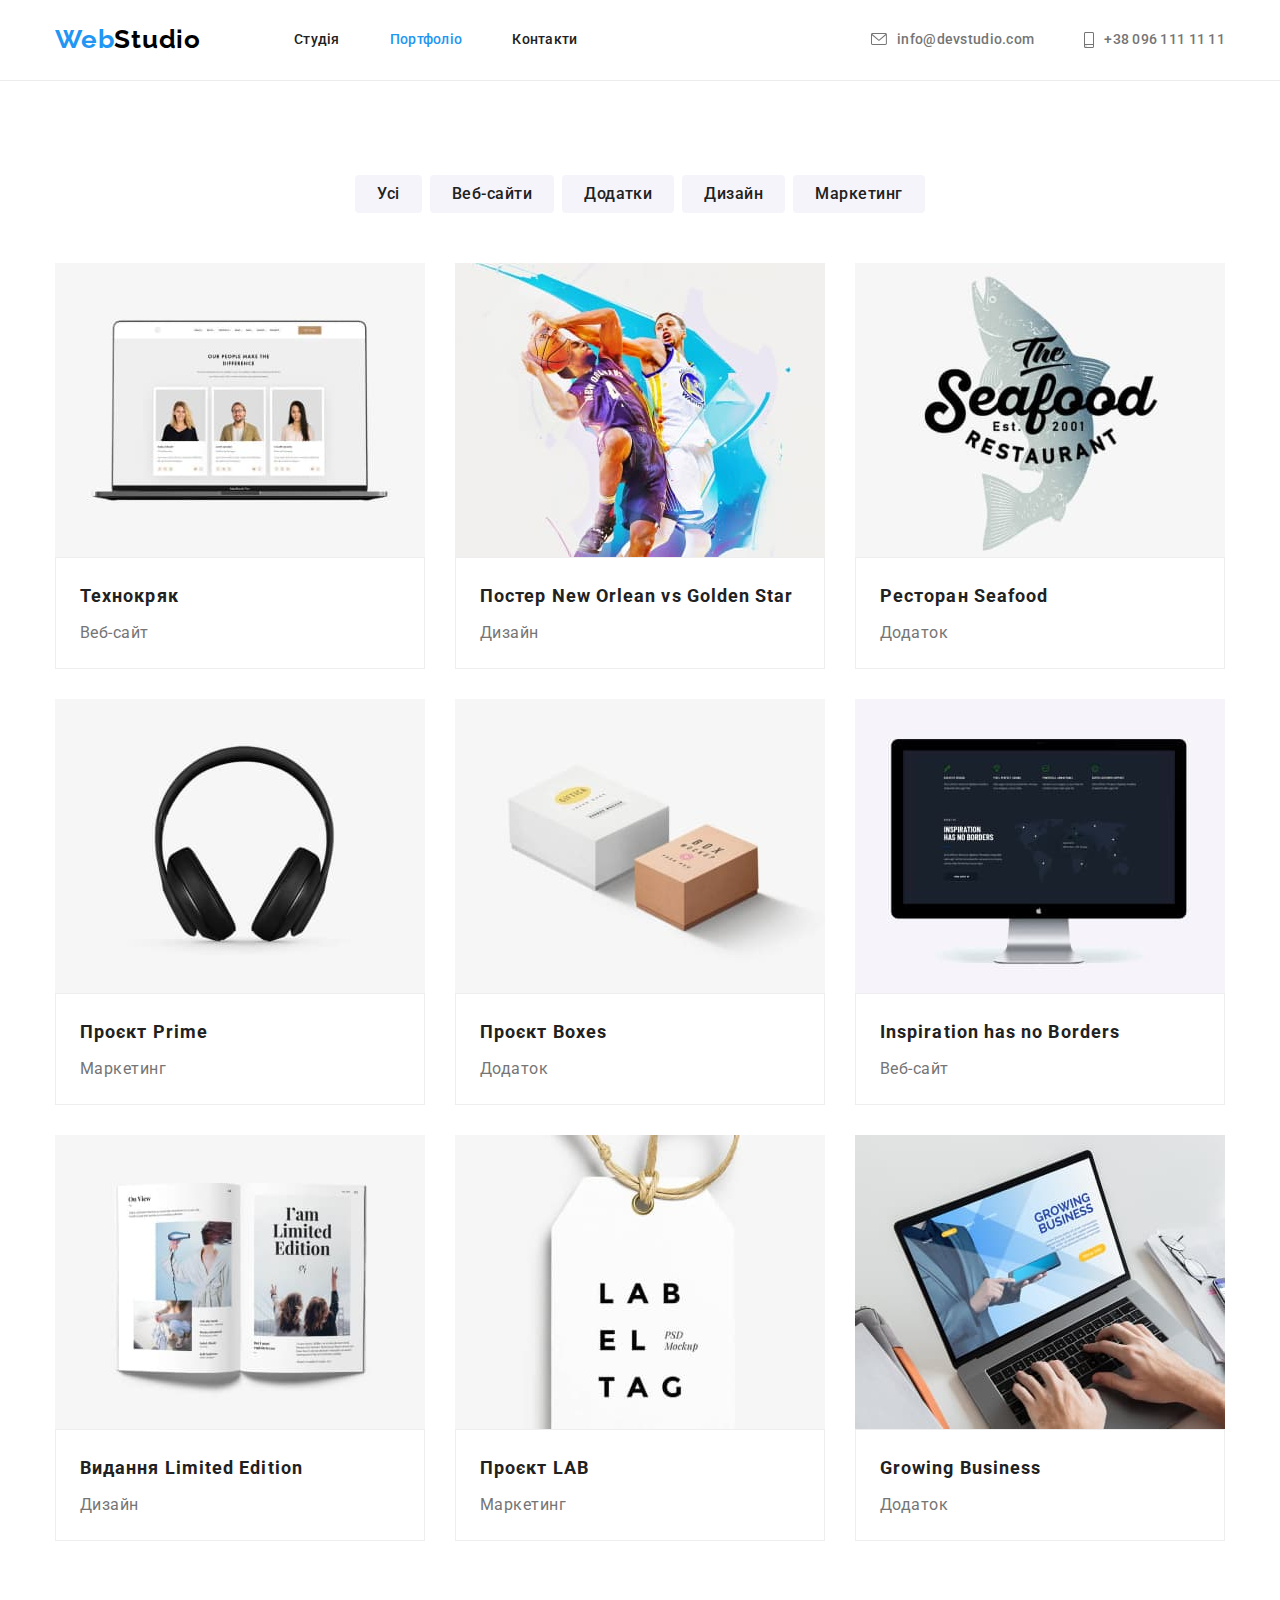
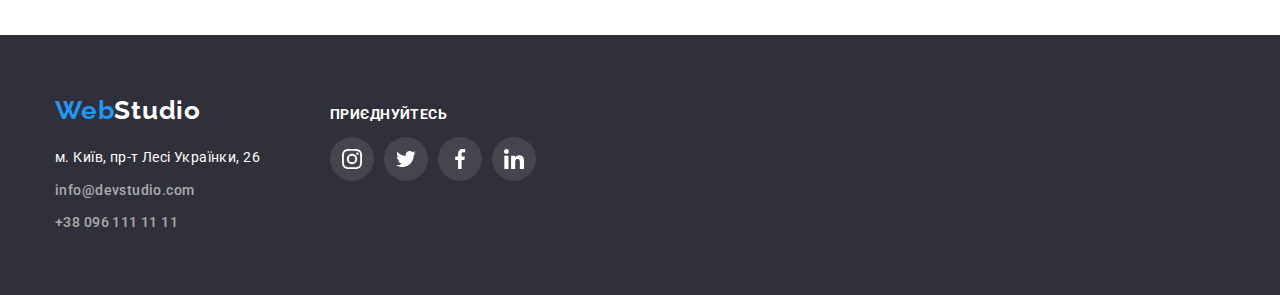
==== portfolio.html @ f79027c0 "Adding necessary files" ====
<!DOCTYPE html>
<html lang="uk">

<head>
    <meta charset="UTF-8">
    <meta http-equiv="X-UA-Compatible" content="IE=edge">
    <meta name="viewport" content="width=device-width, initial-scale=1.0">
    <link rel="preconnect" href="https://fonts.googleapis.com">
    <link rel="preconnect" href="https://fonts.gstatic.com" crossorigin>
    <link
        href="https://fonts.googleapis.com/css2?family=Raleway:wght@700&family=Roboto:wght@400;500;700;900&display=swap"
        rel="stylesheet">
    <title>Document</title>
    <link rel="stylesheet"
        href="https://cdnjs.cloudflare.com/ajax/libs/modern-normalize/1.1.0/modern-normalize.min.css">
    <link rel="stylesheet" href="./css/styles.css">
</head>

<body>
    <header class="page-header">
        <div class="container">
            <div class="header-container">
                <nav class="header-nav">
                    <a href="#" class="logo">Web<span class="logo-part">Studio</span></a>
                    <ul class="nav list">
                        <li class="nav-item">
                            <a href="./index.html" class="link">Студія</a>
                        </li>
                        <li class="nav-item">
                            <a href="./portfolio.html" class="link current">Портфоліо</a>
                        </li>
                        <li class="nav-item">
                            <a href="#" class="link">Контакти</a>
                        </li>
                        </ul>
                </nav>
                <ul class="auth-nav list">
                    <li><a href="mailto:info@devstudio.com" class="contacts nav-item">
                        <svg class="envelope" width="16px" height="12px">
                            <use href="./images/icons.svg#icon-envelope"></use>
                        </svg>
                        info@devstudio.com</a></li>
                    <li><a href="tel:+380961111111" class="contacts nav-item">
                        <svg class="smartphone" width="10px" height="16px">
                            <use href="./images/icons.svg#icon-smartphone"></use>
                        </svg>
                        +38 096 111 11 11</a></li>
                </ul>
            </div>
        </div>
    </header>
    <main>
        <section class="filter ">
            <div class="container">
                <h2 class="visually-hidden">Portfolio content</h2>
                <ul class="button-container  list">
                    <li class="button-container-item">
                        <button type="button" class="button cursors">Усі</button>
                    </li>
                    <li class="button-container-item">
                        <button type="button" class="button cursors">Веб-сайти</button>
                    </li>
                    <li class="button-container-item">
                        <button type="button" class="button cursors">Додатки</button>
                    </li>
                    <li class="button-container-item">
                        <button type="button" class="button cursors">Дизайн</button>
                    </li>
                    <li class="button-container-item">
                        <button type="button" class="button cursors">Маркетинг</button>
                    </li>
                </ul>
                <ul class="portfolio-cards list">
                    <li class="portfolio-cards-element">
                        <img src="./images/portfolio1.jpg" alt="Екран лептопу з відкритим веб-сайтом" width="370"
                            class="portfolio-images">
                        <div class="cards-text">
                            <h3>Технокряк</h3>
                            <p class="portfolio-text">Веб-сайт</p>
                        </div>
                    </li>

                    <li class="portfolio-cards-element">
                        <img src="./images/portfolio2.jpg"
                            alt="Баскетболіст намагається забрати мʼяч у супротивника" width="370"
                            class="portfolio-images">
                        <div class="cards-text">
                            <h3>Постер New Orlean vs Golden Star</h3>
                            <p class="portfolio-text">Дизайн</p>
                        </div>
                    </li>
                    <li class="portfolio-cards-element">
                        <img src="./images/portfolio3.jpg" alt="Вивіска рибного ресторану" width="370"
                            class="portfolio-images">
                        <div class="cards-text">
                            <h3>Ресторан Seafood</h3>
                            <p class="portfolio-text">Додаток</p>
                        </div>
                    </li>
                    <li class="portfolio-cards-element">
                        <img src="./images/portfoli4.jpg" alt="Великі бездротові навушники" width="370"
                            class="portfolio-images">
                        <div class="cards-text">
                            <h3>Проєкт Prime</h3>
                            <p class="portfolio-text">Маркетинг</p>
                        </div>
                    </li>
                    <li class="portfolio-cards-element">
                        <img src="./images/portfolio5.jpg" alt="Одна біла та менша коричнева коробки" width="370"
                            class="portfolio-images">
                        <div class="cards-text">
                            <h3>Проєкт Boxes</h3>
                            <p class="portfolio-text">Додаток</p>
                        </div>
                    </li>
                    <li class="portfolio-cards-element">
                        <img src="./images/portfolio6.jpg"
                            alt="Монітор компʼютера Apple з відкритим сайтом веб-студії" width="370"
                            class="portfolio-images">
                        <div class="cards-text">
                            <h3>Inspiration has no Borders</h3>
                            <p class="portfolio-text">Веб-сайт</p>
                        </div>
                    </li>
                    <li class="portfolio-cards-element">
                        <img src="./images/portfolio7.jpg" alt="Розгорнутий журнал моди" width="370"
                            class="portfolio-images">
                        <div class="cards-text">
                            <h3>Видання Limited Edition</h3>
                            <p class="portfolio-text">Дизайн</p>
                        </div>
                    </li>
                    <li class="portfolio-cards-element">
                        <img src="./images/portfolio8.jpg" alt="Біла етикетка з надписом LAB EL TAG" width="370"
                            class="portfolio-images">
                        <div class="cards-text">
                            <h3>Проєкт LAB</h3>
                            <p class="portfolio-text">Маркетинг</p>
                        </div>
                    </li>
                    <li class="portfolio-cards-element">
                        <img src="./images/portfolio9.jpg"
                            alt="Чоловік шукає інформацію на сайті з просування бізнесу, використовуючи MacBook"
                            width="370" class="portfolio-images">
                        <div class="cards-text">
                            <h3>Growing Business</h3>
                            <p class="portfolio-text">Додаток</p>
                        </div>
                    </li>
                </ul>
            </div>
        </section>
    </main>
<footer class="footer">
    <div class="footer-container container">
        <div class="footer-navigation">
            <a href="#" class="logo">Web<span class="logo-part">Studio</span></a>
            <address>
                <ul class="footer-list list">
                    <li class="footer-nav">
                        <a href="https://goo.gl/maps/Ni8b5LG6es7MUAs99" class="map">м. Київ, пр-т Лесі Українки, 26</a>
                    </li>
                    <li class="footer-nav">
                        <a href="mailto:info@devstudio.com" class="contacts">info@devstudio.com</a>
                    </li>
                    <li class="footer-nav">
                        <a href="tel:+380961111111" class="contacts">+38 096 111 11 11</a>
                    </li>
                </ul>
            </address>
        </div>
        <div class="footer-links">
            <p class="footer-link-text">Приєднуйтесь</p>
            <ul class="soc-list list">
                <li class="soc-item"><a href="" class="soc-link">
                        <svg class="soc-icon" width="20px" height="20px">
                            <use href="./images/icons.svg#icon-instagram"></use>
                        </svg>
                    </a></li>
                <li class="soc-item"><a href="" class="soc-link">
                        <svg class="soc-icon" width="20px" height="20px">
                            <use href="./images/icons.svg#icon-twitter"></use>
                        </svg>
                    </a></li>
                <li class="soc-item"><a href="" class="soc-link">
                        <svg class="soc-icon" width="20px" height="20px">
                            <use href="./images/icons.svg#icon-facebook"></use>
                        </svg>
                    </a></li>
                <li class="soc-item"><a href="" class="soc-link">
                        <svg class="soc-icon" width="20px" height="20px">
                            <use href="./images/icons.svg#icon-linkedin"></use>
                        </svg>
                    </a>
                </li>
            </ul>
        </div>
    </div>
</footer>
</body>
</html>
---- css/styles.css ----
/* Main Page */
html {
    box-sizing: border-box;
}

*,
* ::before,
* ::after {
    box-sizing: inherit;
}

:root {
    --primary-text-color: #757575;
    --secondary-text-color: #212121;
    --hover-color: #2196F3;
    --primary-bcg-color: #F5F4FA;
    --secondary-bcg-color: #FFFFFF;
    --icons-color:#AFB1B8;
}

body {
    color: var(--primary-text-color);
    background-color: #FFFFFF;
    font-family: 'Roboto';
}

.list {
    list-style: none;
    padding: 0;
    margin: 0;
}

.visually-hidden {
    position: absolute;
    white-space: nowrap;
    width: 1px;
    height: 1px;
    overflow: hidden;
    border: 0;
    padding: 0;
    clip: rect(0000);
    clip-path: inset(50%);
    margin: -1px;
}

.container {
    width: 1200px;
    padding-right: 15px;
    padding-left: 15px;
    margin: 0 auto;
}

/* Header*/

/* Logo */
.logo {
    flex-shrink: 0;
    color: #2196F3;
    text-decoration: none;
    font-family: 'Raleway';
    font-weight: 700;
    font-size: 26px;
    line-height: 1.2;
    letter-spacing: 0.03em;
}

.logo-part {
    color: black;
}

.page-header {
    margin-top: 0;
    border-bottom: 1px solid #ECECEC;
}

.header-container {
    display: flex;
    margin-top: 0;
    height: 80px;
    align-items: center;
    margin-left: auto;
    padding-top: 24px;
    padding-bottom: 25px;
    justify-content: space-between;
}

.header-nav {
    display: flex;
    margin-top: 0;
}

.header-nav {
    align-items: center;
    flex-grow: 1;
    gap: 93px;
}

.nav {
    display: flex;
}

.auth-nav {
    display: flex;
    align-items: center;
    gap: 50px;
}


.nav .link {
    padding-top: 32px;
    padding-bottom: 32px;
    color: var(--secondary-text-color);
    font-weight: 500;
    font-size: 14px;
    line-height: 1.1;
    letter-spacing: 0.02em;
    text-decoration: none;
}

.nav-item {
    display: flex;
    align-items: center;
    justify-content: center;
}

.nav-item:not(:last-child) {
    margin-right: 50px;
}

.nav .link:hover,
.nav .link:focus {
    color: var(--hover-color);
}

.nav .link.current {
    color: var(--hover-color);
}

.contacts {
    color: #757575;
    font-weight: 500;
    font-size: 14px;
    line-height: 1.1;
    letter-spacing: 0.02em;
    text-decoration: none;
}

.contacts:hover,
.contacts:focus {
    color: var(--hover-color);
}

.envelope {
    margin-right: 10px;
    fill: var(--primary-text-color);
}

.contacts:hover .envelope {
  fill: var(--hover-color);
}

.contacts:focus .envelope{
 fill: var(--hover-color);
}

.smartphone{
    margin-right: 10px;
    fill: var(--primary-text-color);
}
.contacts:hover .smartphone{
    fill: var(--hover-color);
}
.contacts:focus .smartphone{
    fill: var(--hover-color);
}


/* Hero */
.hero {
    padding-top: 200px;
    padding-bottom: 200px;
    background-color: #2F303A;
background-image: linear-gradient(rgba(47, 48, 58, 0.4), rgba(47, 48, 58, 0.4)), url(../images/background.jpg);
background-repeat: no-repeat;
background-position: center;
height: 600px;
max-width: 1600px;
margin-left: auto;
margin-right: auto;
background-size: cover;
}

.hero-container {
    align-items: center;
    justify-content: center;
    text-align: center;
}

.hero-title {
    margin: 0 auto;
    margin-bottom: 30px;
    margin-top: 0px;
    max-width: 696px;

    color: #FFFFFF;
    font-weight: 900;
    font-size: 44px;
    line-height: 1.4;
    letter-spacing: 0.06em;
    text-transform: uppercase;
    text-align: center;
}


/* Button */
.main-button {
    display: inline-block;
    border-radius: 4px;
    padding: 10px 32px;
    min-width: 216px;
    color: #FFFFFF;
    background-color: #2196F3;
    border: 0;
    font-family: 'Roboto';
    font-weight: 700;
    font-size: 16px;
    line-height: 1.8;
    letter-spacing: 0.06em;
}

.main-button:hover,
.main-button:focus {
    color: #FFFFFF;
    background-color: #188CE8;
    border: 0;
    box-shadow: 0px 4px 4px rgba(0, 0, 0, 0.15);
}

.button {
    display: inline-block;
    color: var(--secondary-text-color);
    background-color: #F5F4FA;
    border: 0;
    font-family: 'Roboto';
    font-weight: 500;
    font-size: 16px;
    line-height: 1.6;
    letter-spacing: 0.03em;
    border-radius: 4px;
    padding: 6px 22px;
    text-align: center;
    margin-top: 0;
}

.button :first-child {
    display: inline-block;
    padding: 6px 25px;
}

.button:hover,
.button:focus {
    color: #FFFFFF;
    background-color: var(--hover-color);
    box-shadow: 0px 3px 1px rgba(0, 0, 0, 0.1), 0px 1px 2px rgba(0, 0, 0, 0.08), 0px 2px 2px rgba(0, 0, 0, 0.12);
}

.cursors {
    cursor: pointer;
}

/* Advantages */
.advantages {
    padding-top: 94px;
    padding-bottom: 94px;
    background-color: var(--secondary-bcg-color);
}

.advantages-list {
    display: flex;
    /* align-items: center; */
    margin-top: 0;
    font-size: 14px;
    line-height: 24px;
    letter-spacing: 0.03em;
}

.advantage-list-item {
    width: 270px;
    margin-left: 0;
    margin-right: auto;
    margin-right: 30px;
}

.advantage-list-item:last-child {
    margin-right: 0;
}

.advantages-list h3 {
    margin-top: 0;
    margin-bottom: 10px;
    font-weight: 700;
    font-size: 14px;
    line-height: 1.2;
    letter-spacing: 0.03em;
    color: var(--secondary-text-color);
    text-transform: uppercase
}

.advantages-text {
    margin-top: 0;
    margin-bottom: 0;
}

.advantage-icon-card{
    background-color: var(--primary-bcg-color);
        display: flex;
        width: 270px;
        height: 120px;
        border-radius: 4px;
            justify-content: center;
            align-items: center;
            margin-top: 0;
            margin-bottom: 30px;
}

/* Our activity */
.activity {
    padding-bottom: 94px;
    background-color: var(--secondary-bcg-color);
}

.activity-list {
    display: flex;
    justify-content: space-between;
}

.activity-list-item {
    width: 370px;
    display: block;
    max-width: 100%;
    height: auto;
    margin-right: 30px;
}

.activity-list-item:last-child {
    margin-right: 0;
}

.activity-title {
    margin-top: 0;
    margin-bottom: 50px;
    text-align: center;
    color: var(--secondary-text-color);
    font-weight: 700;
    font-size: 36px;
    line-height: 1.2;
    letter-spacing: 0.03em;
}


/* Team */
.team {
    padding-bottom: 94px;
    padding-top: 94px;
    background-color: #F5F4FA;
}

.team-list {
    display: flex;
    justify-content: space-between;
}

.team-photos {
    width: 270px;
    background-color: #FFFFFF;
    font-size: 16px;
    line-height: 1.2;
    letter-spacing: 0.03em;
    border-radius: 0px 0px 4px 4px;
    box-shadow: 0px 1px 3px rgba(0, 0, 0, 0.12), 0px 1px 1px rgba(0, 0, 0, 0.14), 0px 2px 1px rgba(0, 0, 0, 0.2);
}

.team-photos:not(:last-child) {
    margin-right: 30px;
}

.team-photos img {
    display: block;
    max-width: 100%;
    height: auto;
}

.image-text {
    padding-top: 30px;
    padding-bottom: 30px;
}

.team-title {
    text-align: center;
    margin-bottom: 50px;
    margin-top: 0;
    margin-bottom: 50px;
    color: var(--secondary-text-color);
    font-weight: 700;
    font-size: 36px;
    line-height: 1.16;
    letter-spacing: 0.03em;
}

.team h3 {
    margin-top: 0px;
    margin-bottom: 10px;

    text-align: center;
    font-weight: 500;
    font-size: 16px;
    line-height: 1.2;
    color: var(--secondary-text-color);
}

.team-element {
    margin-top: 0;
    margin-bottom: 16px;
    text-align: center;
}

.team-socials {
    display: flex;
    justify-content: center;
    gap: 10px;
}


.team-social-links {
        display: flex;
        align-items:center;
        justify-content: center;
        width: 44px;
        height: 44px;
        background-color: var(--secondary-bcg-color);
        border-radius: 50%;
}

.team-social-links:hover,
.team-social-links:focus{
    background-color: var(--hover-color);
}

.team-icon{
    fill: var(--icons-color);
}

.team-social-links:hover .team-icon{
   fill: var(--secondary-bcg-color);
}

.team-social-links:focus .team-icon {
    fill: var(--secondary-bcg-color);
}
/* Clients */

.clients{
    padding-top: 94px;
    padding-bottom: 94px;
}

.clients-container{
    margin-left: auto;
    margin-right: auto;
}

.clients-title{
    margin-top: 0;
    margin-bottom: 50px;

    font-family: 'Roboto';
    font-style: normal;
    font-weight: 700;
    font-size: 36px;
    line-height: 1.16;
    text-align: center;
    letter-spacing: 0.03em;
    color: var(--secondary-text-color);
}

.clients-list {
    display: flex;
    gap: 30px;
}
.clients-item {
    width: calc((100% - 150px)/6);
   
}

.clients-link {
    display: flex;
    width: 170px;
    height: 92px;
    border: 1px solid #AFB1B8;
    border-radius: 4px;
    align-items: center;
    justify-content: center;
    fill: var(--icons-color);
}

.clients-link:hover,
.clients-link:focus{
    border: 1px solid var(--hover-color);
}
.clients-link:hover .clients-link-icon {
  fill: var(--hover-color);
}
.clients-link:focus .clients-link-icon {
    fill: var(--hover-color);
}
/* Footer  */
.footer {
    padding-top: 60px;
    padding-bottom: 60px;
    background-color: #2F303A;
}

.footer .logo {
    margin-top: 0;
    font-family: 'Raleway';
    font-weight: 700;
    font-size: 26px;
    line-height: 1.2;
    letter-spacing: 0.03em;
    text-decoration: none;
}


.footer-list {
    margin-top: 20px;
}

.footer .logo-part {
    color: #FFFFFF;
    margin-bottom: 20px;
}

.footer-nav {
    margin-top: 0;
}

.footer-nav:not(:last-child) {
    margin-bottom: 9px;
}

.footer .map {
    color: #FFFFFF;
    text-decoration: none;
    font-style: normal;
    font-style: normal;
    font-size: 14px;
    line-height: 1.7;
    letter-spacing: 0.03em;
    text-decoration: none;
}

.footer .map:hover,
.footer .map:focus {
    color: var(--hover-color);
}

.footer .contacts {
    color: rgba(255, 255, 255, 0.6);
    font-style: normal;
    font-size: 14px;
    line-height: 1.7;
    letter-spacing: 0.03em;
    text-decoration: none;
}

.footer .contacts:hover,
.contacts:focus {
    color: var(--hover-color);
}

.footer-link-text{
    margin-top: 0;
    text-transform: uppercase;
    font-family: 'Roboto';
        font-style: normal;
        font-weight: 700;
        font-size: 14px;
        line-height: 1.14;
        letter-spacing: 0.03em;
        color: var(--secondary-bcg-color);
}

.soc-list {
display: flex;
justify-content: center;
gap: 10px;
}

.soc-link {
    display: flex;
    align-items: center;
    justify-content: center;

    width: 44px;
    height: 44px;
    background-color: rgba(255, 255, 255, 0.1);
    border-radius: 50%;
}

.soc-icon{
    fill: var(--secondary-bcg-color);
}

.soc-link:hover,
.soc-link:focus{
    background-color: var(--hover-color);
}

.footer-container{
 display: flex;
 align-items: baseline;
}

.footer-navigation{
    margin-right: 70px;
}
/* Portfolio */

/* Filter */
.filter {
    padding-top: 94px;
    padding-bottom: 94px;
}

.button-container {
    display: flex;
    margin-top: 0px;
    align-items: center;
    justify-content: center;
    margin-bottom: 50px;
}

.button-container-item:not(:last-child) {
    margin-right: 8px;
}

.cards-container {
    width: 1230px;
    padding-left: 15px;
    padding-right: 15px;
    padding-bottom: 30px;
}

.portfolio-cards {
    display: flex;
    flex-wrap: wrap;
    margin-left: 0;
}

.portfolio-cards-element {
    flex-basis: calc((100% - 60px)/3);
    margin-right: 30px;
    margin-bottom: 30px;
}

.cards-text {
    padding: 20px 24px;
    border: 1px solid #EEEEEE;
}

.portfolio-cards-element:nth-last-child(-n+3) {
    margin-bottom: 0px;
}

.portfolio-cards-element:nth-child(3n) {
    margin-right: 0;
}


.portfolio-cards-element h3 {
    margin-top: 0;
    margin-bottom: 4px;
    font-weight: 700;
    font-size: 18px;
    line-height: 2;
    background-color: #FFFFFF;
    color: var(--secondary-text-color);
    letter-spacing: 0.06em;
}
.portfolio-cards-element:hover,
.position-cards-element:focus{
    box-shadow: 0px 1px 1px rgba(0, 0, 0, 0.12), 0px 4px 4px rgba(0, 0, 0, 0.06), 1px 4px 6px rgba(0, 0, 0, 0.16);
}
.portfolio-images {
    display: block;
    max-width: 100%;
    height: auto;
    margin-top: 0;
}

.portfolio-text {
    margin-top: 0;
    margin-bottom: 0;
    font-family: 'Roboto';
    font-size: 16px;
    line-height: 1.875;
    letter-spacing: 0.03em;
}
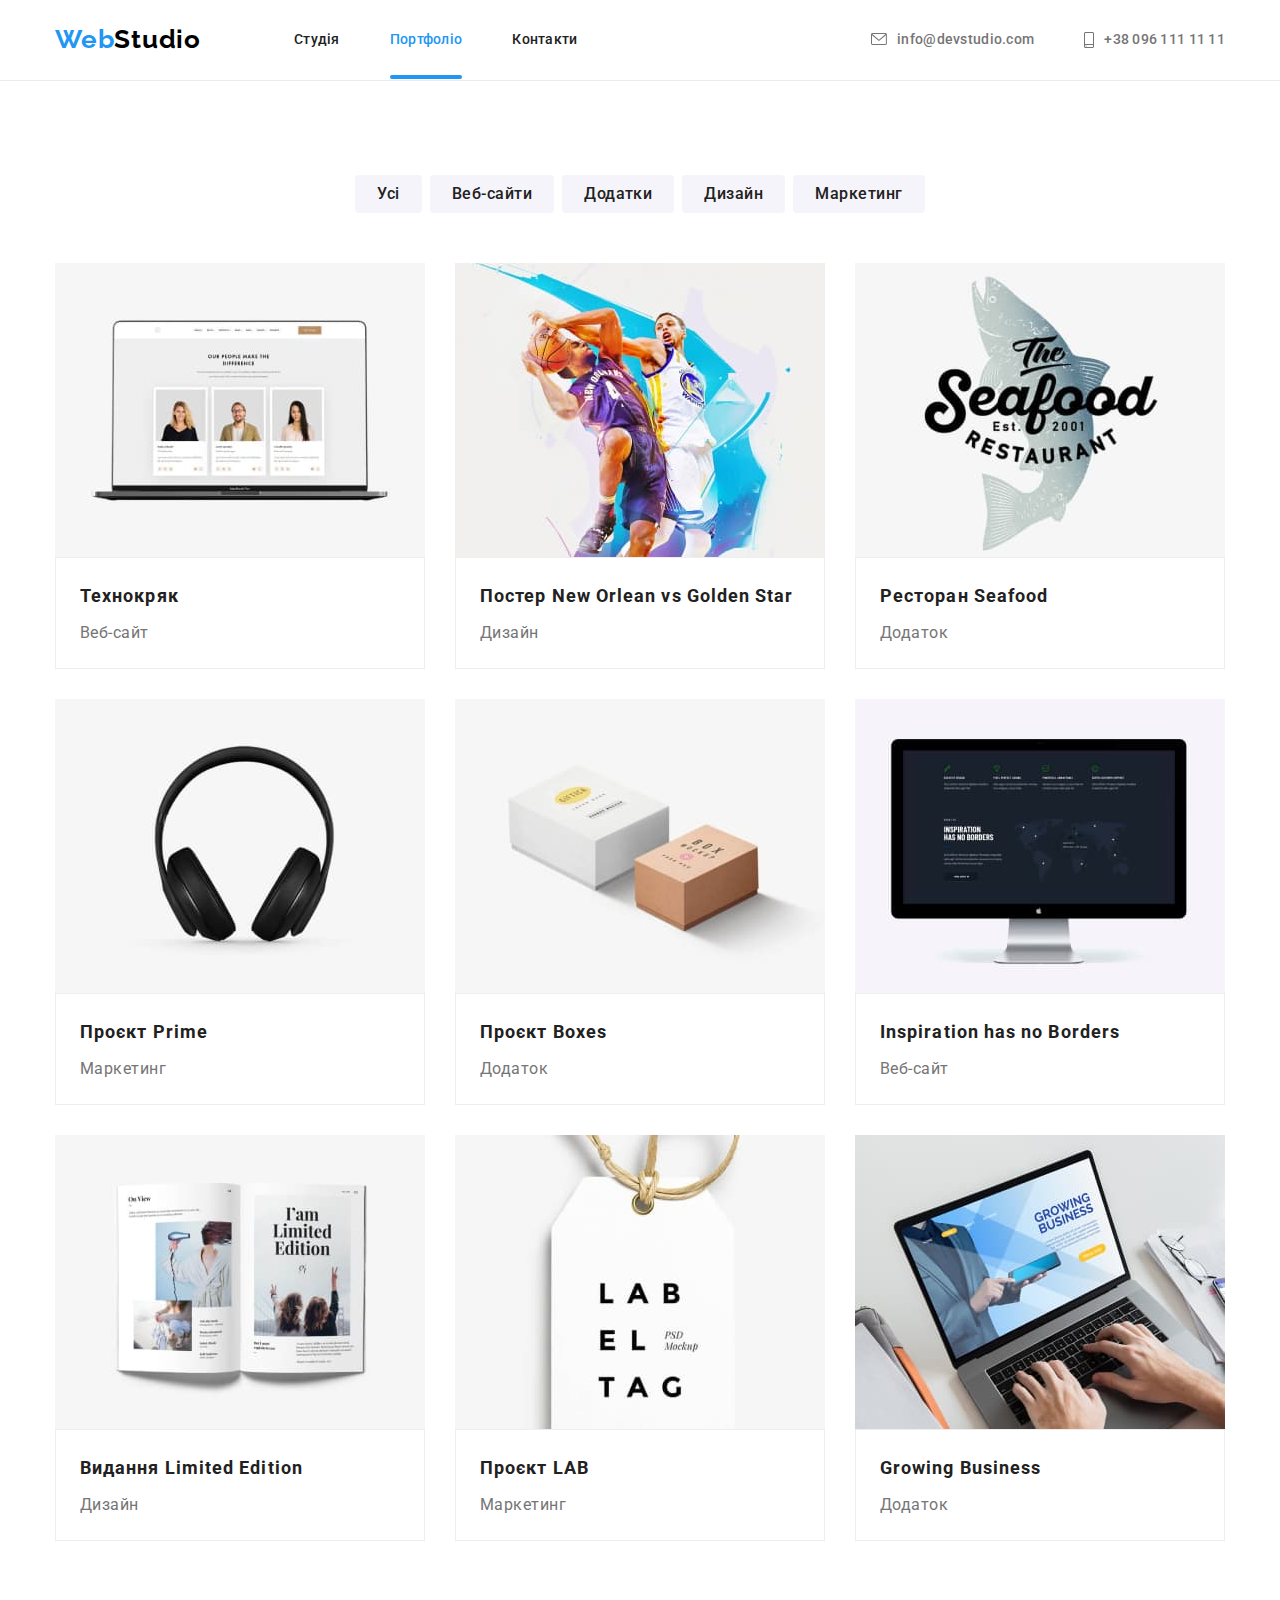
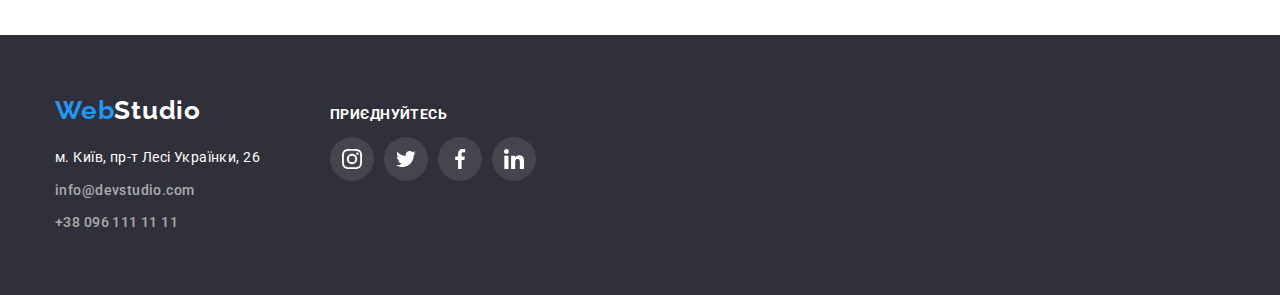
==== commit 55af67f5: "Update index.html, portfolio.html, styles.css" ====
--- a/portfolio.html
+++ b/portfolio.html
@@ -27,7 +27,7 @@
                             <a href="./index.html" class="link">Студія</a>
                         </li>
                         <li class="nav-item">
-                            <a href="./portfolio.html" class="link current">Портфоліо</a>
+                            <a href="./portfolio.html" class="current-link link current">Портфоліо</a>
                         </li>
                         <li class="nav-item">
                             <a href="#" class="link">Контакти</a>
@@ -72,76 +72,140 @@
                 </ul>
                 <ul class="portfolio-cards list">
                     <li class="portfolio-cards-element">
+                        <div class="portfolio-cards-thumb">
                         <img src="./images/portfolio1.jpg" alt="Екран лептопу з відкритим веб-сайтом" width="370"
                             class="portfolio-images">
+                            <div class="portfolio-cards-description">
+                                <p>Ресурс пропонує комплексні пропозиції з різним рівнем функціоналу та сервісів. Все це дозволить відвідувачу отримати
+                                вичерпні відомості про компанію чи приватну особу.</p>
+                            </div>
+                            </div>
                         <div class="cards-text">
                             <h3>Технокряк</h3>
                             <p class="portfolio-text">Веб-сайт</p>
                         </div>
-                    </li>
-
-                    <li class="portfolio-cards-element">
+
+                        
+                    </li>
+
+                    <li class="portfolio-cards-element">
+                         <div class="portfolio-cards-thumb">
                         <img src="./images/portfolio2.jpg"
                             alt="Баскетболіст намагається забрати мʼяч у супротивника" width="370"
                             class="portfolio-images">
+                            <div class="portfolio-cards-description">
+                                <p>Ресурс пропонує комплексні пропозиції з різним рівнем функціоналу та сервісів. Все це дозволить відвідувачу
+                                    отримати
+                                    вичерпні відомості про компанію чи приватну особу.</p>
+                            </div>
+                         </div>
                         <div class="cards-text">
                             <h3>Постер New Orlean vs Golden Star</h3>
                             <p class="portfolio-text">Дизайн</p>
                         </div>
                     </li>
                     <li class="portfolio-cards-element">
+                         <div class="portfolio-cards-thumb">
                         <img src="./images/portfolio3.jpg" alt="Вивіска рибного ресторану" width="370"
                             class="portfolio-images">
+                            <div class="portfolio-cards-description">
+                                <p>Ресурс пропонує комплексні пропозиції з різним рівнем функціоналу та сервісів. Все це дозволить відвідувачу
+                                    отримати
+                                    вичерпні відомості про компанію чи приватну особу.</p>
+                            </div>
+                            </div>
                         <div class="cards-text">
                             <h3>Ресторан Seafood</h3>
                             <p class="portfolio-text">Додаток</p>
                         </div>
                     </li>
                     <li class="portfolio-cards-element">
+                         <div class="portfolio-cards-thumb">
                         <img src="./images/portfoli4.jpg" alt="Великі бездротові навушники" width="370"
                             class="portfolio-images">
+                            <div class="portfolio-cards-description">
+                                <p>Ресурс пропонує комплексні пропозиції з різним рівнем функціоналу та сервісів. Все це дозволить відвідувачу
+                                    отримати
+                                    вичерпні відомості про компанію чи приватну особу.</p>
+                            </div>
+                            </div>
                         <div class="cards-text">
                             <h3>Проєкт Prime</h3>
                             <p class="portfolio-text">Маркетинг</p>
                         </div>
                     </li>
                     <li class="portfolio-cards-element">
+                         <div class="portfolio-cards-thumb">
                         <img src="./images/portfolio5.jpg" alt="Одна біла та менша коричнева коробки" width="370"
                             class="portfolio-images">
+                            <div class="portfolio-cards-description">
+                                <p>Ресурс пропонує комплексні пропозиції з різним рівнем функціоналу та сервісів. Все це дозволить відвідувачу
+                                    отримати
+                                    вичерпні відомості про компанію чи приватну особу.</p>
+                            </div>
+                            </div>
                         <div class="cards-text">
                             <h3>Проєкт Boxes</h3>
                             <p class="portfolio-text">Додаток</p>
                         </div>
                     </li>
                     <li class="portfolio-cards-element">
+                         <div class="portfolio-cards-thumb">
                         <img src="./images/portfolio6.jpg"
                             alt="Монітор компʼютера Apple з відкритим сайтом веб-студії" width="370"
                             class="portfolio-images">
+                            <div class="portfolio-cards-description">
+                                <p>Ресурс пропонує комплексні пропозиції з різним рівнем функціоналу та сервісів. Все це дозволить відвідувачу
+                                    отримати
+                                    вичерпні відомості про компанію чи приватну особу.</p>
+                            </div>
+                            </div>
                         <div class="cards-text">
                             <h3>Inspiration has no Borders</h3>
                             <p class="portfolio-text">Веб-сайт</p>
                         </div>
                     </li>
                     <li class="portfolio-cards-element">
+                         <div class="portfolio-cards-thumb">
                         <img src="./images/portfolio7.jpg" alt="Розгорнутий журнал моди" width="370"
                             class="portfolio-images">
+                            <div class="portfolio-cards-description">
+                                <p>Ресурс пропонує комплексні пропозиції з різним рівнем функціоналу та сервісів. Все це дозволить відвідувачу
+                                    отримати
+                                    вичерпні відомості про компанію чи приватну особу.</p>
+                            </div>
+                            </div>
                         <div class="cards-text">
                             <h3>Видання Limited Edition</h3>
                             <p class="portfolio-text">Дизайн</p>
                         </div>
                     </li>
                     <li class="portfolio-cards-element">
+                         <div class="portfolio-cards-thumb">
                         <img src="./images/portfolio8.jpg" alt="Біла етикетка з надписом LAB EL TAG" width="370"
                             class="portfolio-images">
+                            <div class="portfolio-cards-description">
+                                <p>Ресурс пропонує комплексні пропозиції з різним рівнем функціоналу та сервісів. Все це дозволить відвідувачу
+                                    отримати
+                                    вичерпні відомості про компанію чи приватну особу.</p>
+                            </div>
+                            </div>
                         <div class="cards-text">
                             <h3>Проєкт LAB</h3>
                             <p class="portfolio-text">Маркетинг</p>
                         </div>
                     </li>
                     <li class="portfolio-cards-element">
+                         <div class="portfolio-cards-thumb">
                         <img src="./images/portfolio9.jpg"
                             alt="Чоловік шукає інформацію на сайті з просування бізнесу, використовуючи MacBook"
                             width="370" class="portfolio-images">
+                            <div class="portfolio-cards-description">
+                                <p>Ресурс пропонує комплексні пропозиції з різним рівнем функціоналу та сервісів. Все це дозволить відвідувачу
+                                    отримати
+                                    вичерпні відомості про компанію чи приватну особу.</p>
+                            </div>
+                            </div>
                         <div class="cards-text">
                             <h3>Growing Business</h3>
                             <p class="portfolio-text">Додаток</p>
--- a/css/styles.css
+++ b/css/styles.css
@@ -16,6 +16,7 @@
     --primary-bcg-color: #F5F4FA;
     --secondary-bcg-color: #FFFFFF;
     --icons-color:#AFB1B8;
+    --time-distribution-function:(0.4, 0, 0.2, 1);
 }
 
 body {
@@ -115,22 +116,43 @@
     line-height: 1.1;
     letter-spacing: 0.02em;
     text-decoration: none;
-}
-
-.nav-item {
-    display: flex;
-    align-items: center;
-    justify-content: center;
-}
-
-.nav-item:not(:last-child) {
-    margin-right: 50px;
-}
-
+    transition-property: color;
+    transition-duration: 250ms;
+    transition-timing-function: var(--time-distribution-function);
+    /* transition: color 1000ms var(--time-distribution-function); */
+}
 .nav .link:hover,
 .nav .link:focus {
     color: var(--hover-color);
 }
+.current-link{
+    position: relative;
+}
+
+.current-link::after{
+content:"";
+display: block;
+    position: absolute;
+    width: 100%;
+    left: 0;
+    bottom: 0px;
+
+height: 4px;
+background-color: var(--hover-color);
+border-radius: 2px;
+}
+
+.nav-item {
+    display: flex;
+    align-items: center;
+    justify-content: center;
+}
+
+.nav-item:not(:last-child) {
+    margin-right: 50px;
+}
+
+
 
 .nav .link.current {
     color: var(--hover-color);
@@ -143,6 +165,10 @@
     line-height: 1.1;
     letter-spacing: 0.02em;
     text-decoration: none;
+    transition-property: color;
+    transition-duration: 250ms;
+    transition-timing-function: var(--time-distribution-function);
+    /* transition: color 250ms var(--time-distribution-function); */
 }
 
 .contacts:hover,
@@ -153,8 +179,12 @@
 .envelope {
     margin-right: 10px;
     fill: var(--primary-text-color);
-}
-
+    transition-property: fill;
+        transition-duration: 250ms;
+        transition-timing-function: var(--time-distribution-function);
+/* transition: fill 250ms var(--time-distribution-function);
+*/    
+}
 .contacts:hover .envelope {
   fill: var(--hover-color);
 }
@@ -166,6 +196,11 @@
 .smartphone{
     margin-right: 10px;
     fill: var(--primary-text-color);
+    transition-property: fill;
+        transition-duration: 250ms;
+        transition-timing-function: var(--time-distribution-function);
+        /* transition: fill 250ms var(--time-distribution-function);
+    */
 }
 .contacts:hover .smartphone{
     fill: var(--hover-color);
@@ -226,11 +261,12 @@
     font-size: 16px;
     line-height: 1.8;
     letter-spacing: 0.06em;
-}
+    transition-property: background-color, box-shadow;
+        transition-duration: 250ms;
+        transition-timing-function: var(--time-distribution-function);}
 
 .main-button:hover,
 .main-button:focus {
-    color: #FFFFFF;
     background-color: #188CE8;
     border: 0;
     box-shadow: 0px 4px 4px rgba(0, 0, 0, 0.15);
@@ -250,7 +286,10 @@
     padding: 6px 22px;
     text-align: center;
     margin-top: 0;
-}
+    transition-property: color, background-color, box-shadow;
+    transition-duration: 250ms;
+    transition-timing-function: var(--time-distribution-function);
+    }
 
 .button :first-child {
     display: inline-block;
@@ -342,9 +381,45 @@
     margin-right: 30px;
 }
 
+.activity-image{
+    display: block;
+    max-width: 100%;
+    height: auto;
+}
+
+
+
+.activity-description{
+position: absolute;
+bottom: 0;
+right: 0;
+width: 370px;
+height: 70px;
+background-color: rgba(47, 48, 58, 0.8);
+display: flex;
+align-items: center;
+justify-content: center;
+}
+.activity-description p{
+ text-transform: uppercase;
+ margin-top: 0;
+ margin-bottom: 0;
+color: var(--secondary-bcg-color);
+ font-weight: 700;
+    font-size: 14px;
+    line-height: 1.14;
+    letter-spacing: 0.03em;
+}
 .activity-list-item:last-child {
     margin-right: 0;
 }
+
+.activity-thumb {
+    position: relative;
+}
+
+
+
 
 .activity-title {
     margin-top: 0;
@@ -356,6 +431,7 @@
     line-height: 1.2;
     letter-spacing: 0.03em;
 }
+
 
 
 /* Team */
@@ -439,7 +515,10 @@
         height: 44px;
         background-color: var(--secondary-bcg-color);
         border-radius: 50%;
-}
+        transition-property: background-color;
+            transition-duration: 250ms;
+            transition-timing-function: var(--time-distribution-function);
+        }
 
 .team-social-links:hover,
 .team-social-links:focus{
@@ -448,7 +527,10 @@
 
 .team-icon{
     fill: var(--icons-color);
-}
+    transition-property: fill;
+        transition-duration: 250ms;
+        transition-timing-function: var(--time-distribution-function);
+    }
 
 .team-social-links:hover .team-icon{
    fill: var(--secondary-bcg-color);
@@ -501,17 +583,88 @@
     align-items: center;
     justify-content: center;
     fill: var(--icons-color);
+    transition-property: border;
+        transition-duration: 250ms;
+        transition-timing-function: var(--time-distribution-function);
+    }
+.clients-link-icon{
+    fill: #AFB1B8;
+    transition-property: fill;
+    transition-duration: 250ms;
+    transition-timing-function: var(--time-distribution-function);
+    /* transition: fill 250ms var(--time-distribution-function); */
 }
 
 .clients-link:hover,
 .clients-link:focus{
     border: 1px solid var(--hover-color);
 }
+
 .clients-link:hover .clients-link-icon {
   fill: var(--hover-color);
 }
 .clients-link:focus .clients-link-icon {
     fill: var(--hover-color);
+}
+
+/* Modal */
+.backdrop{
+    position: fixed; 
+    top: 0;
+    left: 0;
+    width: 100%;
+    height: 100%;
+    background-color: rgba(0, 0, 0, 0.2);
+    opacity: 1;
+    transition-property: opacity;
+    transition-duration: 250ms;
+    transition-timing-function: var(--time-distribution-function);
+    /* transition: opacity 250ms var(--time-distribution-function), background-color 250ms var(--time-distribution-function); */
+}
+.is-hidden{
+    opacity: 0;
+    visibility: hidden;
+    pointer-events: none;
+}
+.modal{
+    position: absolute;
+    min-width: 528px;
+    min-height: 581px;
+    top: 50%;
+    left: 50%;
+    border-radius: 4px;
+    opacity: 1;
+    transform: translate(-50%, -50%) scale(1);
+    background-color: var(--secondary-bcg-color);
+    transition-property: transform;
+    transition-duration: 250ms;
+    transition-timing-function: var(--time-distribution-function);
+    /* transition: transform 250ms var(--time-distribution-function, background-color 250ms var(--time-distribution-function); */
+}
+.backdrop.is-hidden .modal{
+    transform: translate(-50%, -50%) scale(1.1);
+    opacity: 0;
+}
+
+.cross-button{
+    right: 0;
+  position: absolute;
+
+    top: 8px;
+    right: 8px;
+    width: 30px;
+    height: 30px;
+    padding: 9px 10px;
+    border-radius: 50%;
+    border: 1px solid rgba(0, 0, 0, 0.1);
+    background-color: var(--secondary-bcg-color);
+    cursor: pointer;
+}
+
+.cross{
+transform: translate(-50%, -50%);
+position: absolute;
+    fill: #000000;
 }
 /* Footer  */
 .footer {
@@ -557,6 +710,9 @@
     line-height: 1.7;
     letter-spacing: 0.03em;
     text-decoration: none;
+    transition-property: color;
+        transition-duration: 250ms;
+        transition-timing-function: var(--time-distribution-function);
 }
 
 .footer .map:hover,
@@ -571,6 +727,9 @@
     line-height: 1.7;
     letter-spacing: 0.03em;
     text-decoration: none;
+    transition-property: color;
+        transition-duration: 250ms;
+        transition-timing-function: var(--time-distribution-function);
 }
 
 .footer .contacts:hover,
@@ -605,6 +764,10 @@
     height: 44px;
     background-color: rgba(255, 255, 255, 0.1);
     border-radius: 50%;
+
+    transition-property: background-color;
+        transition-duration: 250ms;
+        transition-timing-function: var(--time-distribution-function);
 }
 
 .soc-icon{
@@ -652,16 +815,13 @@
 }
 
 .portfolio-cards {
+
     display: flex;
     flex-wrap: wrap;
     margin-left: 0;
 }
 
-.portfolio-cards-element {
-    flex-basis: calc((100% - 60px)/3);
-    margin-right: 30px;
-    margin-bottom: 30px;
-}
+
 
 .cards-text {
     padding: 20px 24px;
@@ -692,6 +852,7 @@
     box-shadow: 0px 1px 1px rgba(0, 0, 0, 0.12), 0px 4px 4px rgba(0, 0, 0, 0.06), 1px 4px 6px rgba(0, 0, 0, 0.16);
 }
 .portfolio-images {
+   
     display: block;
     max-width: 100%;
     height: auto;
@@ -705,4 +866,46 @@
     font-size: 16px;
     line-height: 1.875;
     letter-spacing: 0.03em;
+}
+
+.portfolio-cards-element {
+    flex-basis: calc((100% - 60px)/3);
+    margin-right: 30px;
+    margin-bottom: 30px;
+    /* transition-property: box-shadow;
+    transition-duration: 250ms;
+    transition-timing-function: var(--time-distribution-function); */
+    transition: box-shadow 250ms var(--time-distribution-function);
+}
+
+.portfolio-cards-thumb{
+    position: relative;
+        overflow: hidden;
+}
+.portfolio-cards-description{
+    position: absolute;
+    top: 0;
+    left: 0;
+    width: 100%;
+    height: 100%;
+    background-color: rgba(33, 150, 243, 0.9);
+    color: var(--secondary-bcg-color);
+padding: 63px 24px;
+z-index: 1;
+transform: translateY(100%);
+transition-property: transform;
+transition-duration: 250ms;
+transition-timing-function: var(--time-distribution-function);
+}
+
+.portfolio-cards-description p{
+font-weight: 400;
+    font-size: 18px;
+    line-height: 1.55;
+    letter-spacing: 0.03em;
+}
+    
+.portfolio-cards-element:hover .portfolio-cards-description{
+    transform: translateY(0);
+    pointer-events: none;
 }